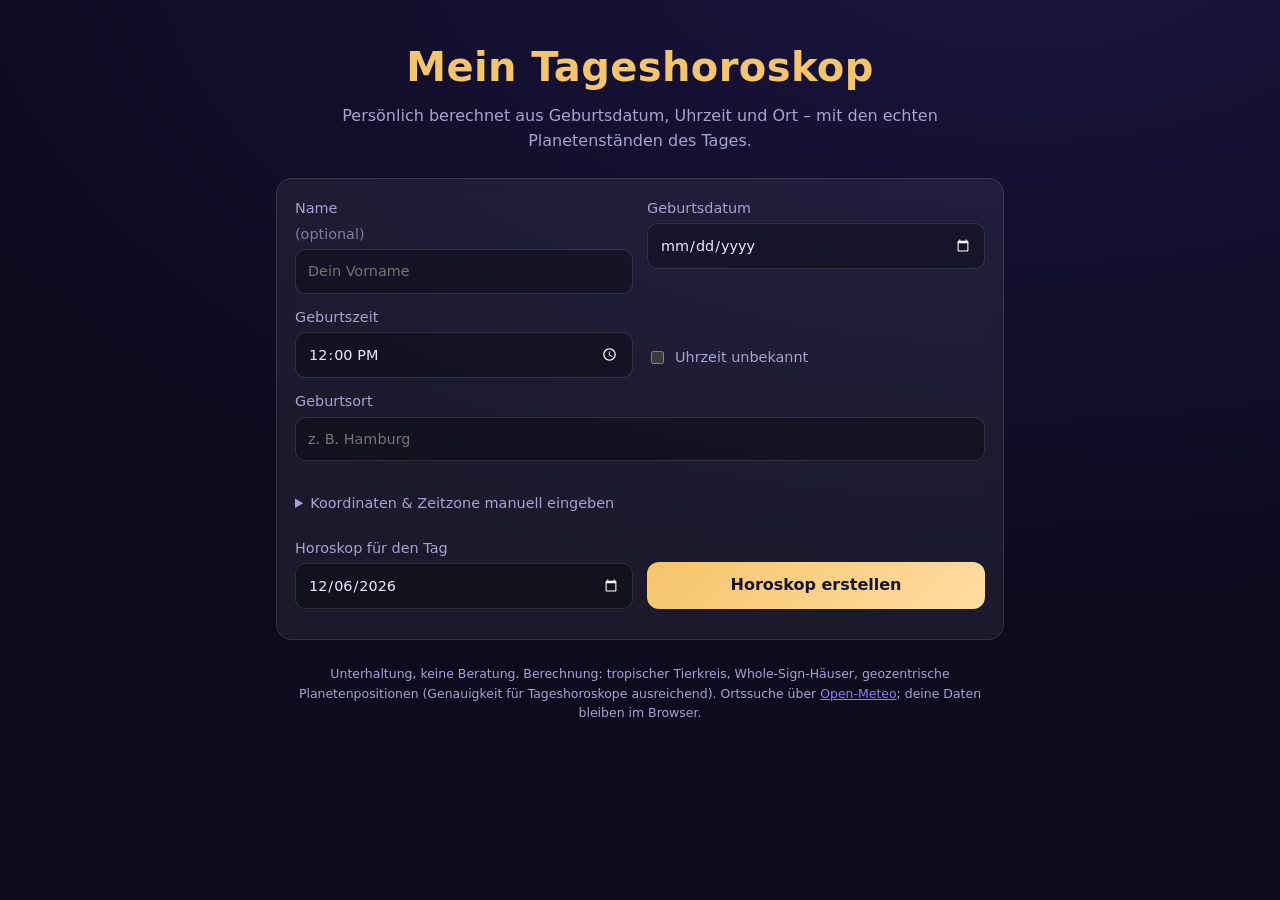
==== index.html @ 8b2203fd "Deutung ohne KI verbessern: 120 Kombinationstexte, Tagessynthese, Mondrhythmus Co-Authored-By: Claud" ====
<!doctype html>
<html lang="de">
<head>
  <meta charset="utf-8">
  <meta name="viewport" content="width=device-width, initial-scale=1">
  <meta name="color-scheme" content="dark">
  <title>Mein Tageshoroskop</title>
  <link rel="stylesheet" href="css/style.css">
</head>
<body>
  <main>
    <header class="hero">
      <h1>Mein Tageshoroskop</h1>
      <p>Persönlich berechnet aus Geburtsdatum, Uhrzeit und Ort – mit den echten Planetenständen des Tages.</p>
    </header>

    <form id="form" class="card" autocomplete="off">
      <div class="grid">
        <label>Name <span class="opt">(optional)</span>
          <input id="name" type="text" placeholder="Dein Vorname">
        </label>
        <label>Geburtsdatum
          <input id="date" type="date" required min="1900-01-01">
        </label>
        <label>Geburtszeit
          <input id="time" type="time" value="12:00">
        </label>
        <label class="check"><input id="unknownTime" type="checkbox"> Uhrzeit unbekannt</label>
        <label class="wide">Geburtsort
          <div class="place">
            <input id="place" type="text" placeholder="z. B. Hamburg" required>
            <ul id="suggestions" class="suggestions" hidden></ul>
          </div>
          <span id="placeInfo" class="hint"></span>
        </label>
      </div>

      <details class="advanced">
        <summary>Koordinaten &amp; Zeitzone manuell eingeben</summary>
        <div class="grid">
          <label>Breitengrad (N+)<input id="lat" type="number" step="any" min="-90" max="90"></label>
          <label>Längengrad (O+)<input id="lon" type="number" step="any" min="-180" max="180"></label>
          <label class="wide">Zeitzone (IANA)<input id="tz" type="text" placeholder="Europe/Berlin"></label>
        </div>
      </details>

      <div class="grid">
        <label>Horoskop für den Tag
          <input id="forDate" type="date">
        </label>
        <button type="submit" class="primary">Horoskop erstellen</button>
      </div>
      <p id="error" class="error" role="alert" hidden></p>
    </form>

    <section id="result" hidden>
      <article class="card day">
        <p class="eyebrow" id="dayLabel"></p>
        <h2 id="headline"></h2>
        <p id="overview" class="overview"></p>
        <p id="moonLine" class="moon"></p>
        <p id="intro"></p>
        <p id="notes" class="notes"></p>
        <p class="advice"><strong>Rat des Tages:</strong> <span id="advice"></span></p>
      </article>

      <div id="areas" class="areas"></div>

      <article class="card">
        <h3>Die wichtigsten Konstellationen für dich</h3>
        <ul id="aspects" class="aspects"></ul>
      </article>

      <article class="card">
        <h3>Dein Himmel heute</h3>
        <div id="wheel" class="wheel"></div>
        <p class="hint">Innen: Geburtshoroskop · Außen (farbig): Planeten heute.</p>
      </article>

      <article class="card">
        <h3>Dein Geburtshoroskop</h3>
        <ul id="profile" class="profile"></ul>
        <h4>Grundspannungen deines Horoskops</h4>
        <ul id="natalAspects" class="aspects"></ul>
        <table id="planetTable" class="planets"></table>
      </article>
    </section>

    <footer>
      <p>Unterhaltung, keine Beratung. Berechnung: tropischer Tierkreis, Whole-Sign-Häuser, geozentrische Planetenpositionen (Genauigkeit für Tageshoroskope ausreichend).
        Ortssuche über <a href="https://open-meteo.com/en/docs/geocoding-api" target="_blank" rel="noopener">Open-Meteo</a>; deine Daten bleiben im Browser.</p>
    </footer>
  </main>

  <script src="js/astro.js"></script>
  <script src="js/interpret.js"></script>
  <script src="js/app.js"></script>
</body>
</html>
---- css/style.css ----
:root {
  --bg: #0d0b1e;
  --bg2: #1a1440;
  --card: rgba(255, 255, 255, 0.06);
  --border: rgba(255, 255, 255, 0.12);
  --text: #ece9ff;
  --muted: #a9a3d0;
  --accent: #f5c56b;
  --accent2: #8f7cff;
  --good: #6fdca0;
  --bad: #ff8a8a;
}
* { box-sizing: border-box; }
html { -webkit-text-size-adjust: 100%; }
body {
  margin: 0;
  color: var(--text);
  background: radial-gradient(1200px 700px at 80% -10%, var(--bg2), transparent), var(--bg);
  background-attachment: fixed;
  font: 16px/1.55 system-ui, -apple-system, "Segoe UI", Roboto, sans-serif;
}
main { max-width: 760px; margin: 0 auto; padding: 24px 16px 48px; }
.hero { text-align: center; margin: 12px 0 24px; }
.hero h1 { margin: 0 0 6px; font-size: clamp(1.8rem, 6vw, 2.5rem); letter-spacing: .01em; color: var(--accent); }
.hero p { margin: 0; color: var(--muted); }

.card {
  background: var(--card);
  border: 1px solid var(--border);
  border-radius: 16px;
  padding: 18px;
  margin-bottom: 16px;
  backdrop-filter: blur(6px);
}
.card h3 { margin: 0 0 10px; font-size: 1.05rem; color: var(--accent); }

.grid { display: grid; grid-template-columns: 1fr 1fr; gap: 12px 14px; margin-bottom: 12px; }
.grid .wide { grid-column: 1 / -1; }
@media (max-width: 560px) { .grid { grid-template-columns: 1fr; } }
label { display: flex; flex-direction: column; gap: 4px; font-size: .9rem; color: var(--muted); }
label.check { flex-direction: row; align-items: center; gap: 8px; align-self: end; padding-bottom: 10px; }
.opt { opacity: .7; }
input[type=text], input[type=date], input[type=time], input[type=number] {
  width: 100%;
  font: inherit; color: var(--text);
  background: rgba(0, 0, 0, .28);
  border: 1px solid var(--border);
  border-radius: 10px;
  padding: 10px 12px;
  color-scheme: dark;
}
input:focus-visible, button:focus-visible, summary:focus-visible { outline: 2px solid var(--accent2); outline-offset: 2px; }
.place { position: relative; }
.suggestions {
  position: absolute; z-index: 5; left: 0; right: 0; top: calc(100% + 4px);
  margin: 0; padding: 4px; list-style: none;
  background: #1b1640; border: 1px solid var(--border); border-radius: 10px;
  box-shadow: 0 10px 30px rgba(0, 0, 0, .5);
}
.suggestions li { padding: 8px 10px; border-radius: 8px; cursor: pointer; color: var(--text); }
.suggestions li:hover, .suggestions li[aria-selected=true] { background: rgba(143, 124, 255, .3); }
.suggestions small { color: var(--muted); }
.hint { font-size: .8rem; color: var(--muted); min-height: 1.2em; }
.advanced { margin: 0 0 12px; color: var(--muted); font-size: .9rem; }
.advanced summary { cursor: pointer; margin-bottom: 10px; }
button.primary {
  align-self: end;
  font: inherit; font-weight: 600; cursor: pointer;
  color: #1a1230; background: linear-gradient(135deg, var(--accent), #ffdca0);
  border: 0; border-radius: 12px; padding: 11px 16px;
}
button.primary:disabled { opacity: .6; cursor: wait; }
.error { color: var(--bad); margin: 6px 0 0; }

.eyebrow { margin: 0; text-transform: uppercase; letter-spacing: .12em; font-size: .75rem; color: var(--muted); }
.day h2 { margin: 4px 0 8px; font-size: 1.4rem; line-height: 1.25; }
.moon { margin: 0 0 8px; color: var(--accent2); font-size: .95rem; }
.notes { color: var(--accent); font-size: .92rem; }
.advice { border-left: 3px solid var(--accent); padding-left: 12px; margin-bottom: 0; }

.areas { display: grid; grid-template-columns: repeat(3, 1fr); gap: 12px; margin-bottom: 16px; }
@media (max-width: 640px) { .areas { grid-template-columns: 1fr; } }
.areas .card { margin: 0; }
.areas h3 { display: flex; justify-content: space-between; gap: 8px; }
.stars { letter-spacing: 2px; color: var(--accent); white-space: nowrap; }
.stars .off { color: rgba(255, 255, 255, .2); }
.areas p { margin: 8px 0 0; font-size: .93rem; }
.areas .driver { color: var(--muted); font-size: .78rem; }

.aspects, .profile { list-style: none; margin: 0; padding: 0; display: grid; gap: 12px; }
.aspects li { padding-bottom: 12px; border-bottom: 1px solid var(--border); }
.aspects li:last-child { border: 0; padding-bottom: 0; }
.aspects .t { font-weight: 600; }
.aspects .meta { color: var(--muted); font-size: .8rem; margin-left: 6px; }
.tag { display: inline-block; font-size: .7rem; padding: 1px 8px; border-radius: 999px; margin-left: 6px; vertical-align: 1px; }
.tag.F { background: rgba(111, 220, 160, .18); color: var(--good); }
.tag.H { background: rgba(255, 138, 138, .18); color: var(--bad); }
.tag.V { background: rgba(143, 124, 255, .25); color: #c9c0ff; }
.aspects p { margin: 4px 0 0; font-size: .93rem; }
.aspects p.detail { color: var(--muted); font-size: .85rem; }

.wheel svg { width: 100%; height: auto; max-width: 460px; display: block; margin: 0 auto; }
.profile li b { color: var(--accent); }
.planets { width: 100%; border-collapse: collapse; margin-top: 14px; font-size: .9rem; }
.planets td, .planets th { text-align: left; padding: 5px 4px; border-top: 1px solid var(--border); }
.planets th { color: var(--muted); font-weight: 500; border-top: 0; }
footer { color: var(--muted); font-size: .78rem; text-align: center; margin-top: 24px; }
footer a { color: var(--accent2); }

.card h4 { margin: 16px 0 8px; font-size: .95rem; color: var(--muted); }
.overview { font-weight: 500; }
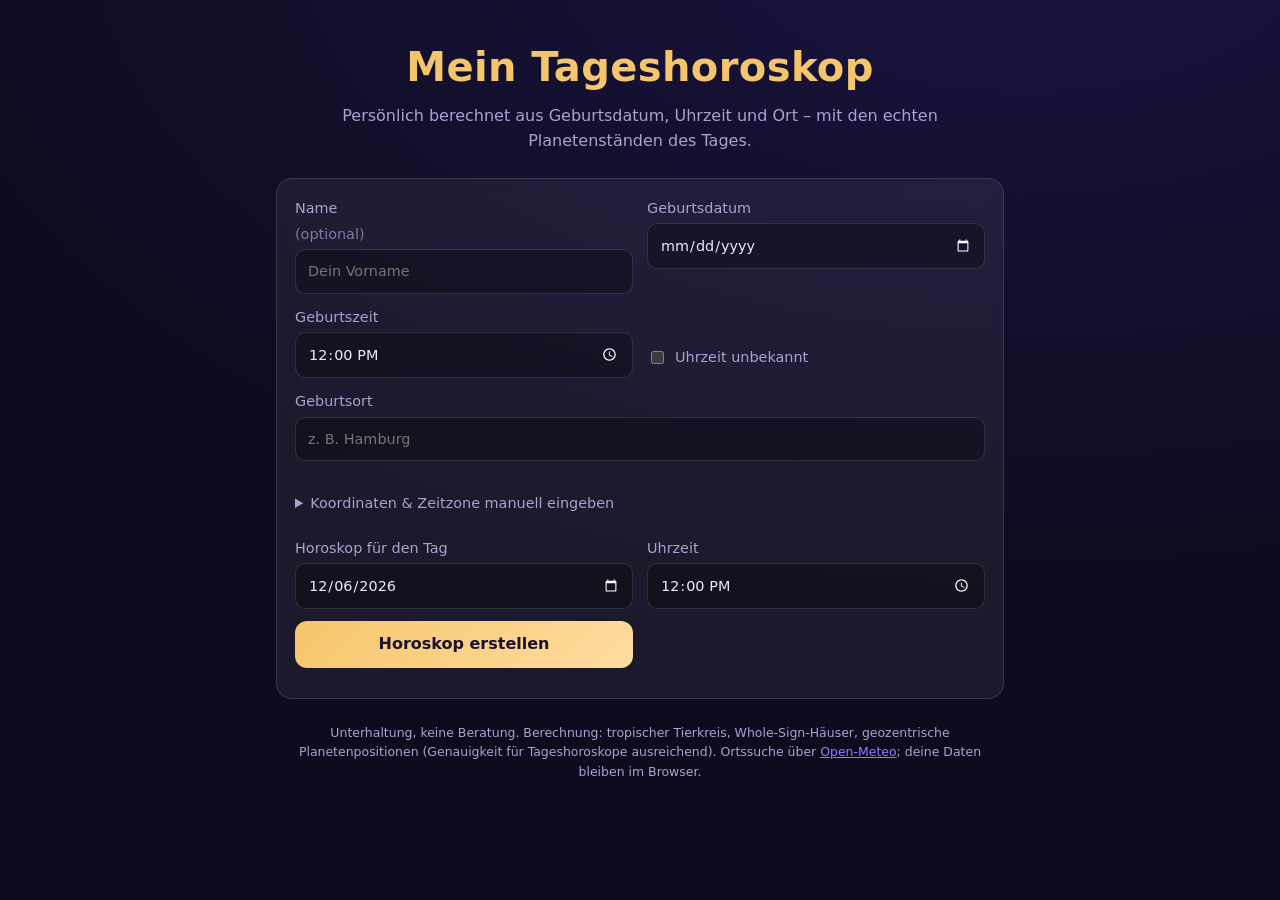
==== commit e4c311f0: "Verflochtene Tagesdeutung (Dauerthema + Ausloeser), echte Exaktheitszeit, Uhrzeitfeld Co-Authored-By" ====
--- a/index.html
+++ b/index.html
@@ -48,6 +48,9 @@
         <label>Horoskop für den Tag
           <input id="forDate" type="date">
         </label>
+        <label>Uhrzeit
+          <input id="forTime" type="time" value="12:00">
+        </label>
         <button type="submit" class="primary">Horoskop erstellen</button>
       </div>
       <p id="error" class="error" role="alert" hidden></p>
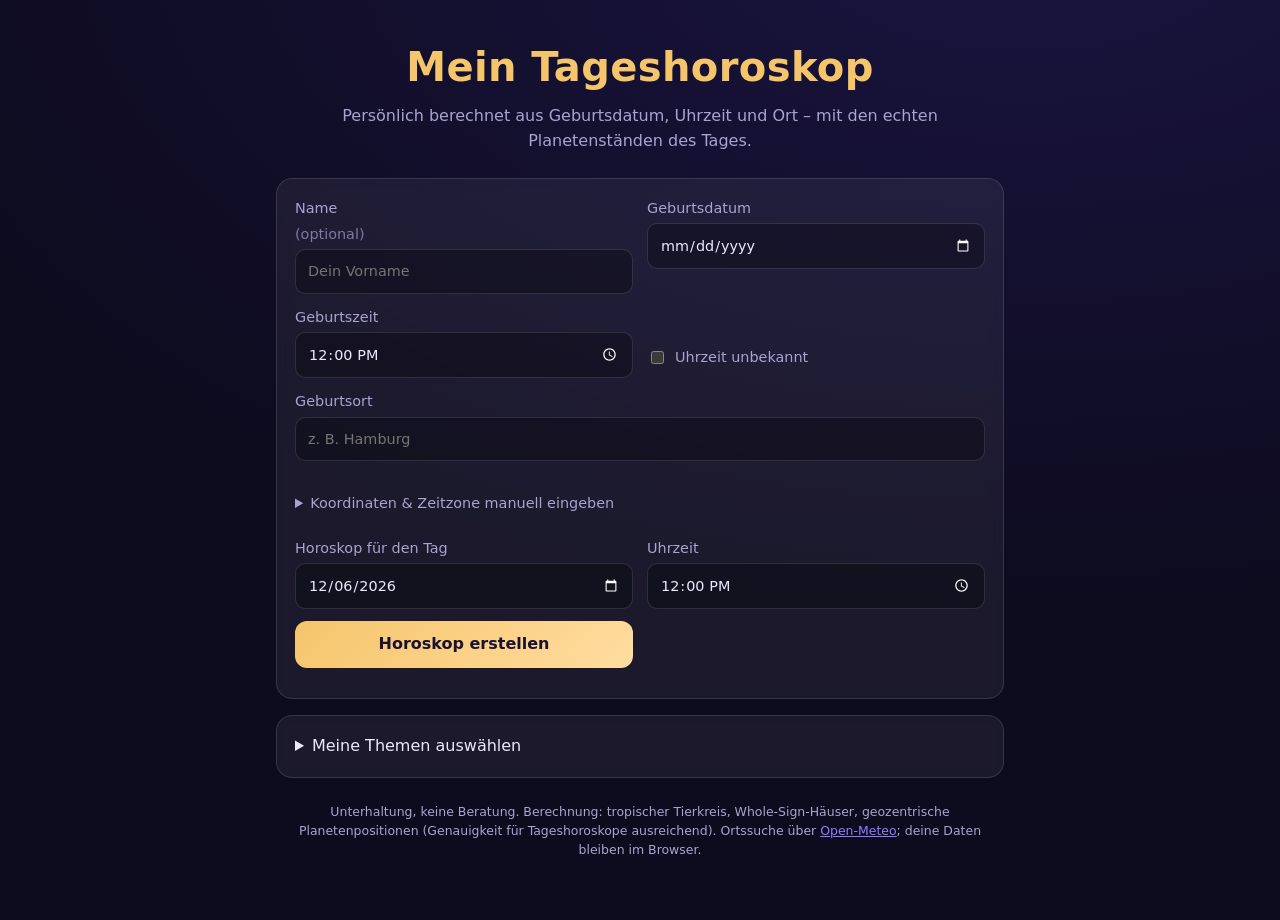
==== commit 65cc8d3d: "Meine Themen: KI (ChatGPT-Datum) und Kind (eigener Geburtstag) mit handgeschriebenen Formulierungen," ====
--- a/index.html
+++ b/index.html
@@ -56,29 +56,45 @@
       <p id="error" class="error" role="alert" hidden></p>
     </form>
 
+    <details class="card themen-setup" id="themenSetup">
+      <summary>Meine Themen auswählen</summary>
+      <p class="hint">Unter dem Tagestext erscheint dann eine Zeile zu jedem Thema. Die Auswahl bleibt in deinem Browser.</p>
+      <label class="check"><input id="thKi" type="checkbox"> KI (Bezugsdatum: Start von ChatGPT, 30.11.2022)</label>
+      <label class="check"><input id="thKind" type="checkbox"> Mein Kind</label>
+      <div class="grid">
+        <label>Name<input id="thKindName" type="text" placeholder="Vorname"></label>
+        <label>Geburtstag<input id="thKindDate" type="date"></label>
+      </div>
+    </details>
+
     <section id="result" hidden>
       <article class="card day">
         <p class="eyebrow" id="dayLabel"></p>
         <h2 id="headline"></h2>
-        <p id="overview" class="overview"></p>
+        <div id="story" class="story"></div>
         <p id="moonLine" class="moon"></p>
-        <p id="intro"></p>
         <p id="notes" class="notes"></p>
         <p class="advice"><strong>Rat des Tages:</strong> <span id="advice"></span></p>
       </article>
 
+      <article id="themenCard" class="card" hidden>
+        <h3>Meine Themen</h3>
+        <ul id="themenLines" class="profile"></ul>
+        <p id="themenNote" class="hint"></p>
+      </article>
+
       <div id="areas" class="areas"></div>
 
-      <article class="card">
-        <h3>Die wichtigsten Konstellationen für dich</h3>
+      <details class="card expert">
+        <summary>Fachliche Grundlagen (Aspekte, Rad, Astro-Begriffe)</summary>
+        <p id="overview" class="overview"></p>
+        <p id="intro"></p>
+        <h3>Die wichtigsten Konstellationen</h3>
         <ul id="aspects" class="aspects"></ul>
-      </article>
-
-      <article class="card">
-        <h3>Dein Himmel heute</h3>
+        <h3>Dein Himmel zur gewählten Zeit</h3>
         <div id="wheel" class="wheel"></div>
-        <p class="hint">Innen: Geburtshoroskop · Außen (farbig): Planeten heute.</p>
-      </article>
+        <p class="hint">Innen: Geburtshoroskop · Außen (farbig): Planeten zur gewählten Zeit.</p>
+      </details>
 
       <article class="card">
         <h3>Dein Geburtshoroskop</h3>
@@ -96,6 +112,11 @@
   </main>
 
   <script src="js/astro.js"></script>
+  <script src="js/themes.js"></script>
+  <script src="js/feinheit.js"></script>
+  <script src="js/verflechtung.js"></script>
+  <script src="js/fragen.js"></script>
+  <script src="js/themen.js"></script>
   <script src="js/interpret.js"></script>
   <script src="js/app.js"></script>
 </body>
--- a/css/style.css
+++ b/css/style.css
@@ -109,3 +109,8 @@
 
 .card h4 { margin: 16px 0 8px; font-size: .95rem; color: var(--muted); }
 .overview { font-weight: 500; }
+
+.story p { margin: 0 0 12px; }
+.story p:first-child { font-size: 1.02rem; }
+details.expert summary { cursor: pointer; color: var(--accent); font-weight: 600; }
+details.expert[open] summary { margin-bottom: 12px; }
